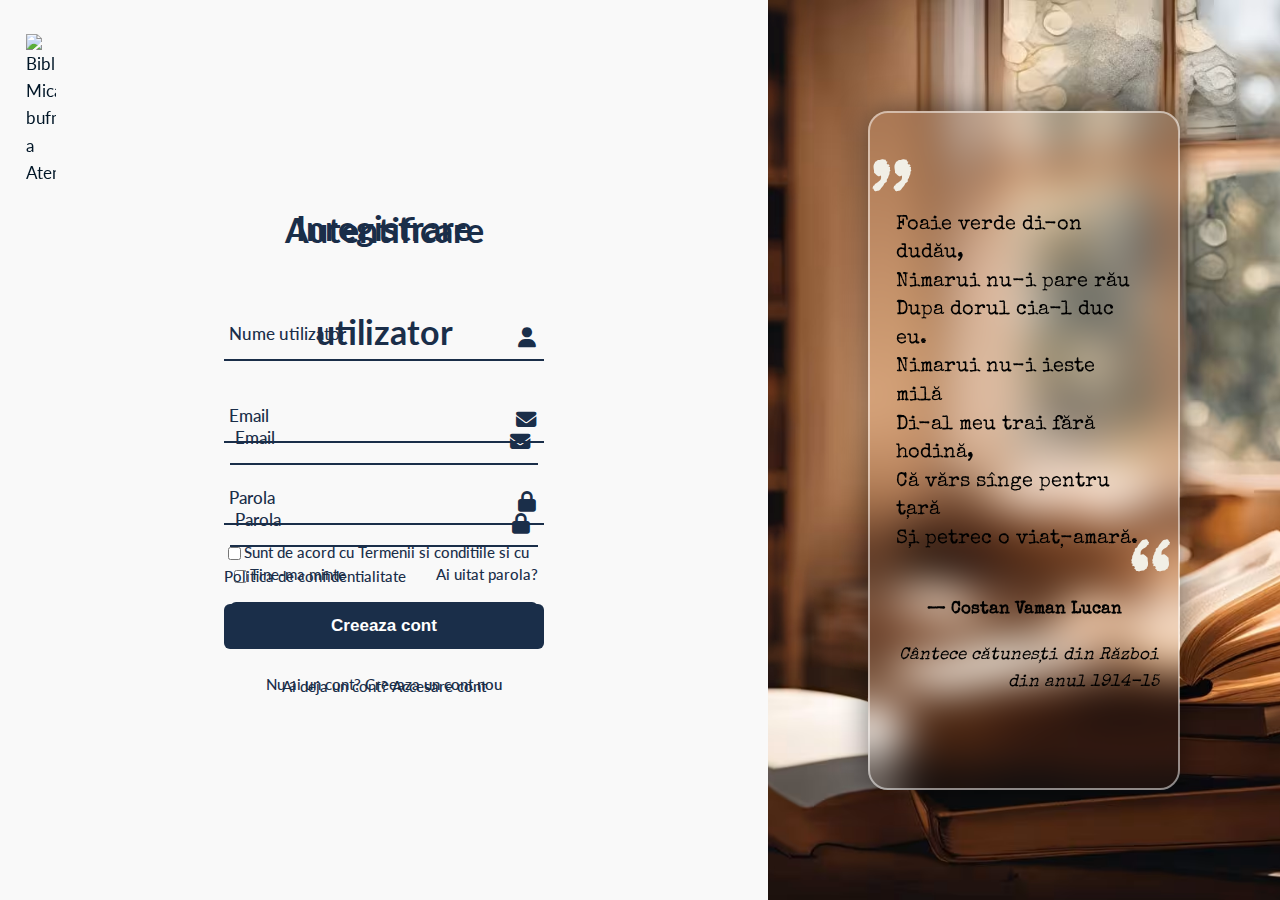
==== sign-in-up.html @ a53a1260 "user login and registration styling" ====
<!DOCTYPE html>
<html lang="ro">
  <head>
    <title>Mica bufnita a Atenei</title>
    <meta charset="UTF-8" />
    <meta name="viewport" content="width=device-width, initial-scale=1.0" />
    <meta name="author" content="Irina Chihaitei" />
    <meta
      name="keywords"
      content="biblioteca, atena, mica bufnita, autentificare, utilizator"
    />
    <meta
      name="description"
      content='Vrei sa ai acces la cartile Bibliotecii "Mica bufnita a Atenei" din Iasi? Hai sa-ti faci un cont de utilizator!'
    />

    <link
      rel="icon"
      type="image/png"
      href="./resurse/favicon/favicon-96x96.png"
      sizes="96x96"
    />
    <link
      rel="icon"
      type="image/svg+xml"
      href="./resurse/favicon/favicon.svg"
    />
    <link rel="shortcut icon" href="./resurse/favicon/favicon.ico" />
    <link
      rel="apple-touch-icon"
      sizes="180x180"
      href="./resurse/favicon/apple-touch-icon.png"
    />
    <meta name="apple-mobile-web-app-title" content="Mica Bufnita" />
    <link rel="manifest" href="./resurse/favicon/site.webmanifest" />

    <link rel="stylesheet" href="./resurse/css/reset.css" type="text/css" />
    <link rel="stylesheet" href="./resurse/css/general.css" type="text/css" />
    <link rel="stylesheet" href="./resurse/css/style.css" type="text/css" />
    <link
      rel="stylesheet"
      href="./resurse/css/authentication.css"
      type="text/css"
    />
    <link
      rel="stylesheet"
      href="./resurse/css/nav1200.css"
      type="text/css"
      media="screen and (max-width:1200px)"
    />
    <link
      rel="stylesheet"
      href="./resurse/css/nav800.css"
      type="text/css"
      media="screen and
    (max-width:800px)"
    />

    <link rel="preconnect" href="https://fonts.googleapis.com" />
    <link rel="preconnect" href="https://fonts.gstatic.com" crossorigin />
    <link
      href="https://fonts.googleapis.com/css2?family=Lato&display=swap"
      rel="stylesheet"
    />
    <link
      rel="stylesheet"
      href="https://cdnjs.cloudflare.com/ajax/libs/font-awesome/6.3.0/css/all.min.css"
    />
  </head>
  <body>
    <header>
      <div class="site-logo">
        <a href="/" rel="home">
          <picture class="header-logo">
            <source
              srcset="./resurse/imagini/logo_mba_800.jpg"
              media="(max-width:800px)"
            />
            <img
              alt="Biblioteca Mica bufnita a Atenei"
              src="./resurse/imagini/logo_mba.jpg"
            />
          </picture>
        </a>
      </div>
      <p id="watermark" style="display: none">Chihaitei<br />Irina</p>
    </header>
    <main>
      <div class="wrapper">
        <div class="wrapper-user-account">
          <?php
          $form = $_GET['form'] ?? 'login';
          
          $loginClass = $form === 'login' ? '' : 'hidden';
          registerClass = $form === 'register' ? '' : 'hidden';
          ?>

          <!-- Login form -->
          <div class="form-box login <?= $loginClass; ?>">
            <h2>Autentificare utilizator</h2>
            <form action="#">
              <div class="input-box">
                <span class="icon"><i class="fa-solid fa-envelope"></i></span>
                <input type="email" required />
                <label>Email</label>
              </div>
              <div class="input-box">
                <span class="icon"><i class="fa-solid fa-lock"></i></span>
                <input type="password" required />
                <label>Parola</label>
              </div>
              <div class="remember-forgot">
                <label><input type="checkbox" />Tine-ma minte</label>
                <a href="#">Ai uitat parola?</a>
              </div>
              <button type="submit" class="btn">Accesare cont</button>
              <div class="login-register">
                <p>
                  Nu ai un cont?
                  <a href="#" class="register-link">Creeaza un cont nou</a>
                </p>
              </div>
            </form>
          </div>

          <!-- Registration form -->
          <div class="form-box register <?= $registerClass; ?>">
            <h2>Inregistrare</h2>
            <form action="#">
              <div class="input-box">
                <span class="icon"><i class="fa-solid fa-user"></i></span>
                <input type="text" required />
                <label>Nume utilizator</label>
              </div>
              <div class="input-box">
                <span class="icon"><i class="fa-solid fa-envelope"></i></span>
                <input type="email" required />
                <label>Email</label>
              </div>
              <div class="input-box">
                <span class="icon"><i class="fa-solid fa-lock"></i></span>
                <input type="password" required />
                <label>Parola</label>
              </div>
              <div class="remember-forgot">
                <label
                  ><input type="checkbox" />Sunt de acord cu Termenii si
                  conditiile si cu Politica de confidentialitate
                </label>
              </div>
              <button type="submit" class="btn">Creeaza cont</button>
              <div class="login-register">
                <p>
                  Ai deja un cont?
                  <a href="#" class="login-link">Accesare cont</a>
                </p>
              </div>
            </form>
          </div>
        </div>
        <div class="wrapper-quote">
          <div class="quote-card">
            <blockquote>
              Foaie verde di-on dudău,<br />
              Nimarui nu-i pare rău<br />
              Dupa dorul cia-l duc eu.<br />
              Nimarui nu-i ieste milă<br />
              Di-al meu trai fără hodină,<br />
              Că vărs sînge pentru țară<br />
              Și petrec o viaț-amară.<br />
            </blockquote>
            <!-- <blockquote>
              Dar cel mai ciudat lucru era încă altceva: spirala cochiliei sale
              s-a încolăcit în direcția opusă față de ceilalți melci - a
              spiralat la stânga și nu la dreapta, în aceeași direcție în care
              se târăște Pământul în jurul Soarelui. Bătrânul ridică tandru
              melcul mic și se minună de el.
            </blockquote> -->
            <b>Costan Vaman Lucan</b>
            <cite>Cântece cătunești din Război din anul 1914-15</cite>
          </div>
        </div>
      </div>
    </main>
  </body>
</html>
---- resurse/css/general.css ----
html {
  font-size: 17px;
  transition: all 0.1s linear;
  scroll-behavior: smooth;
  color: var(--culoare-text);
}
body {
  --culoare-text: #011627;
  --culoare-prim-albastru-inchis: #1a2e49;
  --culoare-hover: #707788;
  --culoare-fundal: #f9f9f9;
  --culoare-fundal-secundara: #feffff;
  --dim-spatiere: 10px;

  --culoare-border: #f79f6d70;
  --culoare-border-alt: #f79f6d60;
  --culoare-border-iframe: #f38f55;
  --culoare-header: #79b70a60;
  --culoare-footer: #b8704650;
  --culoare-header-1: #602605;
  --culoare-link-vizitat: #b87046;

  background-color: var(--culoare-fundal);
  padding-left: var(--dim-spatiere);
  padding-right: var(--dim-spatiere);
  transition: all 0.1s linear;
  font-family: "Lato", sans-serif;
  font-optical-sizing: auto;
  font-weight: 400;
  font-style: normal;
  line-height: 1.6;
}

.linkuri-sus {
  font-size: 0.9rem;
}

p {
  margin-top: 0.5rem;
}

header a {
  text-decoration: none;
}

a:active {
  color: green;
  border: solid 1px var(--culoare-border);
}

a,
a:visited {
  color: var(--culoare-text);
}

[href^="http"]::before {
  content: "\2BB3";
  font-size: 1.5em;
  font-weight: 550;
  color: rgb(63, 24, 73);
}

.ls-meniu > li,
.ls-meniu {
  font-weight: bold;
}

footer {
  font-size: small;
}

@media screen and (max-width: 1200px) {
  html {
    font-size: 0.8em;
  }
  body {
    --dim-spatiere: 8px;
  }
  .linkuri-sus {
    font-size: 1.05rem;
  }
  .ls-meniu > li,
  .ls-meniu {
    font-size: 1.1em;
  }
}

@media screen and (max-width: 800px) {
  html {
    font-size: 0.7em;
  }
  body {
    --dim-spatiere: 6px;
  }
}
---- resurse/css/style.css ----
.inside-header {
  --dim-latime-maxima: 1230px;
  --dim-margine-sus: 24px;
  max-width: var(--dim-latime-maxima);
  padding: 18px;
  margin: auto;
  display: flex;
  flex-direction: row;
  flex-wrap: wrap;
}
.linkuri-sus {
  align-self: flex-end;
  flex: 100%;
}
.linkuri-sus ul {
  list-style: none;
  display: inline-flex;
  align-items: center;
  float: right;
}
.linkuri-sus li {
  position: relative;
  margin-left: 15px;
}
.linkuri-sus li:first-child {
  margin-left: 0;
}
.linkuri-sus li::after {
  content: "|";
  position: absolute;
  right: -10px;
  color: #ccc;
}
.linkuri-sus li:last-child::after {
  content: "";
}
.site-logo,
.container-meniu {
  display: flex;
  margin-top: var(--dim-margine-sus);
}
.site-logo {
  flex: 35%;
  align-items: flex-start;
}
.header-logo > img {
  width: 100%;
  height: auto;
  object-fit: contain;
}
.container-meniu {
  flex: 65%;
  align-items: center;
  align-self: flex-end;
}

header > .site-logo,
header > .container-meniu {
  display: inline-flex;
}
.img-search {
  height: 550px;
  background-image: url("../imagini/interior05_wide.avif");
  background-image: image-set(
    url("../imagini/interior05_wide.avif") type("image/avif"),
    url("../imagini/interior05_wide.png") type("image/png")
  );
  background-repeat: no-repeat;
  background-size: 100% 100%;
  display: flex;
  align-items: center;
  justify-content: center;
}
.img-search * {
  height: 40px;
}
.search-box {
  width: 450px;
  padding: 0 0 0 10px;
  border: none;
  margin: none;
  font-size: 1.05rem;
}
.search-btn {
  background-color: var(--culoare-prim-albastru-inchis);
  border: none;
  width: 60px;
  padding: 0;
}
.search-btn .fa-search {
  color: #eccfa4;
  font-size: 28px;
  display: inline-flex;
  align-items: center;
}

@media screen and (max-width: 1200px) {
  .inside-header {
    --dim-latime-maxima: 1100px;
    --dim-margine-sus: 18px;
    display: grid;
    grid-gap: 17px;
    grid-template-areas:
      "logo  logo  lsus"
      "meniu meniu meniu";
  }
  .linkuri-sus {
    grid-area: lsus;
    display: flex;
    align-self: flex-start;
  }
  .site-logo {
    grid-area: logo;
    display: inline-block;
    width: 100%;
  }
  .header-logo > img {
    width: 50%;
    height: auto;
    object-fit: contain;
  }
  .container-meniu {
    grid-area: meniu;
    margin-top: 0;
    align-self: center;
  }
  .img-search {
    height: 350px;
    background-image: url("../imagini/interior05_wide_1200.avif");
    background-image: image-set(
      url("../imagini/interior05_wide_1200.avif") type("image/avif"),
      url("../imagini/interior05_wide_1200.png") type("image/png")
    );
  }
}

@media screen and (max-width: 800px) {
  .inside-header {
    --dim-latime-maxima: 768px;
    --dim-margine-sus: 10px;
    display: block;
    margin-bottom: calc(1.5 * var(--dim-margine-sus));
  }
  .linkuri-sus {
    justify-content: center;
  }
  .header-logo {
    display: flex;
    justify-content: center;
    margin-top: calc(2 * var(--dim-margine-sus));
    margin-bottom: calc(2 * var(--dim-margine-sus));
  }
  .header-logo > img {
    width: 80%;
    height: auto;
  }
  .img-search {
    height: 300px;
    background-image: url("../imagini/interior05_wide_800.avif");
    background-image: image-set(
      url("../imagini/interior05_wide_800.avif") type("image/avif"),
      url("../imagini/interior05_wide_800.png") type("image/png")
    );
  }
}
---- resurse/css/authentication.css ----
@import url("https://fonts.googleapis.com/css?family=Special+Elite");

body {
  --max-width-factor: 0.6;
  display: flex;
  justify-content: center;
  align-items: center;
  height: 100vh;
}
header {
  position: fixed;
  top: 0;
  left: 0;
  padding: 2em 1.5em;
  z-index: 99;
}
.site-logo {
  max-width: calc(100% * var(--max-width-factor));
}
.header-logo,
.header-logo > img {
  display: block;
  width: 45%;
  height: auto;
}
.wrapper {
  position: relative;
  display: flex;
  align-items: center;
  justify-content: center;
  height: 100vh;
  width: 100vw;
  overflow: hidden;
}
.wrapper-user-account {
  height: 100%;
  display: flex;
  flex-direction: column;
  justify-content: center;
  align-items: center;
  flex: calc(100% * var(--max-width-factor));
  background: transparent;
}
.wrapper-user-account .form-box {
  width: 40%;
  padding: 40px;
}
.wrapper-user-account .form-box h2 {
  font-size: 2em;
  color: var(--culoare-prim-albastru-inchis);
  text-align: center;
  line-height: 6rem;
}
.hidden {
  display: none;
}
.wrapper-user-account .form-box.register {
  position: absolute;
  width: 25%;
}
.input-box {
  position: relative;
  width: 100%;
  height: 50px;
  border-bottom: 2px solid var(--culoare-prim-albastru-inchis);
  margin: 30px 0;
}
.input-box label {
  position: absolute;
  top: 50%;
  left: 5px;
  transform: translateY(-50%);
  font-size: 1em;
  color: var(--culoare-prim-albastru-inchis);
  font-weight: 500;
  pointer-events: none;
  transition: 0.5s;
}
.input-box input {
  width: 100%;
  height: 100%;
  background: transparent;
  border: none;
  outline: none;
  font-size: 1em;
  color: var(--culoare-prim-albastru-inchis);
  font-weight: 600;
  padding: 0 35px 0 5px;
}
.input-box input:focus ~ label,
.input-box input:valid ~ label {
  top: -5px;
}
.input-box .icon {
  position: absolute;
  right: 8px;
  font-size: 1.2em;
  color: var(--culoare-prim-albastru-inchis);
  line-height: 57px;
}
.remember-forgot {
  font-size: 0.9em;
  color: var(--culoare-prim-albastru-inchis);
  font-weight: 500;
  margin: -15px 0 15px;
  display: flex;
  justify-content: space-between;
}
.remember-forgot label input {
  accent-color: var(--culoare-prim-albastru-inchis);
  margin-right: 3px;
}
.remember-forgot a {
  color: var(--culoare-prim-albastru-inchis);
  text-decoration: none;
}
.remember-forgot a:hover {
  text-decoration: underline;
}
.btn {
  width: 100%;
  height: 45px;
  background: var(--culoare-prim-albastru-inchis);
  border: none;
  outline: none;
  border-radius: 6px;
  cursor: pointer;
  font-size: 1em;
  color: #fff;
  font-weight: 600;
  transition: all 0.5s;
}
.btn:hover {
  background-color: var(--culoare-hover);
}
.login-register {
  font-size: 0.9em;
  color: var(--culoare-prim-albastru-inchis);
  text-align: center;
  font-weight: 500;
  margin: 25px 10px;
}
.login-register p a {
  color: var(--culoare-prim-albastru-inchis);
  text-decoration: none;
  font-weight: 600;
}
.login-register p a:hover {
  text-decoration: underline;
}
.wrapper-quote {
  height: 100%;
  display: flex;
  flex-direction: column;
  align-items: center;
  justify-content: center;
  flex: calc((100% * (1 - var(--max-width-factor))));
  background-image: url("../imagini/login-books.avif");
  background-size: cover;
  background-repeat: no-repeat;
  background-position: center;
}
.quote-card {
  display: flex;
  flex-direction: column;
  align-items: center;
  justify-content: center;
  width: 60%;
  height: 75%;
  background: transparent;
  border: 2px solid rgba(255, 255, 255, 0.5);
  border-radius: 20px;
  backdrop-filter: blur(20px);
  box-shadow: 0 0 30px rgba(0, 0, 0, 0.5);
  font-family: "Special Elite", cursive;
}
blockquote {
  font-weight: 100;
  font-size: 1.2em;
  max-width: 600px;
  max-height: 400px;
  line-height: 1.4;
  position: relative;
  margin: 0;
  padding: 1.5rem;
  padding-right: 2rem;
}
blockquote:before,
blockquote:after {
  position: absolute;
  color: #f1efe6;
  font-size: 6rem;
  width: 4rem;
  height: 4rem;
}
blockquote:before {
  content: "\201D";
  left: -0.2rem;
  top: -2.7rem;
}
blockquote:after {
  content: "\201C";
  right: -1rem;
  bottom: -0.5rem;
}
.quote-card b {
  margin-top: 1rem;
}
.quote-card b:before {
  content: "\2014\00A0";
}
cite {
  padding: 1.1rem;
  text-align: right;
  font-weight: 500;
}

@media (max-width: 1200px) {
  .header-logo,
  .header-logo > img {
    width: 50%;
  }
  .wrapper-user-account .form-box.login {
    width: 50%;
  }
  .wrapper-user-account .form-box.register {
    width: 30%;
  }
  .input-box {
    margin: 15px 0;
  }
  .quote-card > * {
    font-size: 1em;
  }
  .input-box,
  .btn {
    font-size: 1.2em;
  }
  .remember-forgot,
  .login-register {
    font-size: 1em;
  }
}

@media (max-width: 800px) {
  .wrapper-user-account .form-box.login,
  .wrapper-user-account .form-box.register {
    width: 50%;
  }
  .wrapper-quote {
    display: none;
  }
}
---- resurse/css/nav1200.css ----
nav {
  --inaltime-meniu: 2.5rem;
}

#acasa {
  display: none;
}

#acasa-mediu {
  display: block;
}
---- resurse/css/nav800.css ----
nav {
  --inaltime-meniu: 2.5rem;
  --top: 3.7px;
  --timp_i: 0.7s;
  --delay: 0.35s;
  --culoare-linii-hamburger: #745e47;
}

#hamburger {
  display: flex;
  justify-content: center;
  align-content: center;
}
#hamburger-text {
  font-size: 15px;
  align-items: center;
  margin-right: var(--dim-spatiere);
}
#hamburger-bars {
  display: block;
  list-style-type: none;
}
#hamburger-bars > span {
  position: relative;
  display: block;
  align-items: center;
  top: var(--top);
  left: 2px;
  width: calc(5 * var(--top));
  height: calc(0.5 * var(--top));
  background-color: var(--culoare-linii-hamburger);
  border-radius: 5px;
  margin-top: 0.2rem;
  animation: spinBars ease forwards;
}
#hamburger-bars span:nth-child(1) {
  animation-duration: calc(var(--timp_i) + var(--delay) * (1 - 1));
  /* margin-top: 0; */
}
#hamburger-bars span:nth-child(2) {
  animation-duration: calc(var(--timp_i) + var(--delay) * (2 - 1));
}
#hamburger-bars span:nth-child(3) {
  animation-duration: calc(var(--timp_i) + var(--delay) * (3 - 1));
}

@keyframes spinBars {
  0% {
    top: 0.8rem;
    transform: translate(500%, -50%) rotate(0deg);
    opacity: 0;
  }
  35% {
    top: 0.8rem;
    transform: translateY(-50%) rotate(1080deg);
    opacity: 100%;
    background-color: grey;
  }
  70% {
    top: 0.8rem;
    transform: translateY(-50%) rotate(1080deg);
    opacity: 100%;
    background-color: #eec290;
  }
  100% {
    transform: translate(0%, 0%) rotate(1080deg);
    opacity: 100%;
    background-color: var(--culoare-linii-hamburger);
  }
}

ul.meniu {
  display: none;
  position: absolute;
  width: 100%;
}

.meniu li:hover {
  background-color: var(--culoare-linii-hamburger);
}
.meniu li:hover > a,
.meniu li:hover > div {
  color: unset;
}

#ch-menu:checked + ul.meniu {
  position: relative;
  top: var(--top);
  background-color: var(--culoare-fundal-sublista);
  display: block;
  z-index: 2;
  transform-origin: 0 0;
  animation-name: aparitie_meniu_p;
  animation-iteration-count: 1;
  animation-duration: 1s;
  animation-fill-mode: forwards;
  animation-timing-function: linear;
  animation-duration: 1s;
}
#ch-menu:checked + ul.meniu > li > div,
#ch-menu:checked + ul.meniu > li > a {
  height: var(--inaltime-meniu);
  line-height: var(--inaltime-meniu);
  z-index: 2;
  animation-name: aparitie_meniu_p_btn;
  animation-iteration-count: 1;
  animation-duration: 1s;
  animation-fill-mode: forwards;
  animation-timing-function: linear;
}
#ch-menu:checked + ul.meniu > li ul > * {
  position: relative;
  z-index: 100;
}

nav ul.meniu li {
  width: 100%;
}
nav ul.meniu > li ul {
  position: absolute;
  width: 100%;
  z-index: 2;
  transform: scale(1, 1);
}
nav ul.meniu > li:hover > ul {
  z-index: 200;
  animation: none;
  opacity: 1;
  transform: scale(1, 1);
}

.bara-meniu::before {
  display: none;
}

@keyframes aparitie_meniu_p {
  0% {
    opacity: 0;
    clip-path: circle(0% at 0 0);
  }
  100% {
    opacity: 1;
    clip-path: circle(100%);
  }
}
@keyframes aparitie_meniu_p_btn {
  0% {
    transform: scale(0, 0);
  }
  100% {
    transform: scale(1, 1);
  }
}
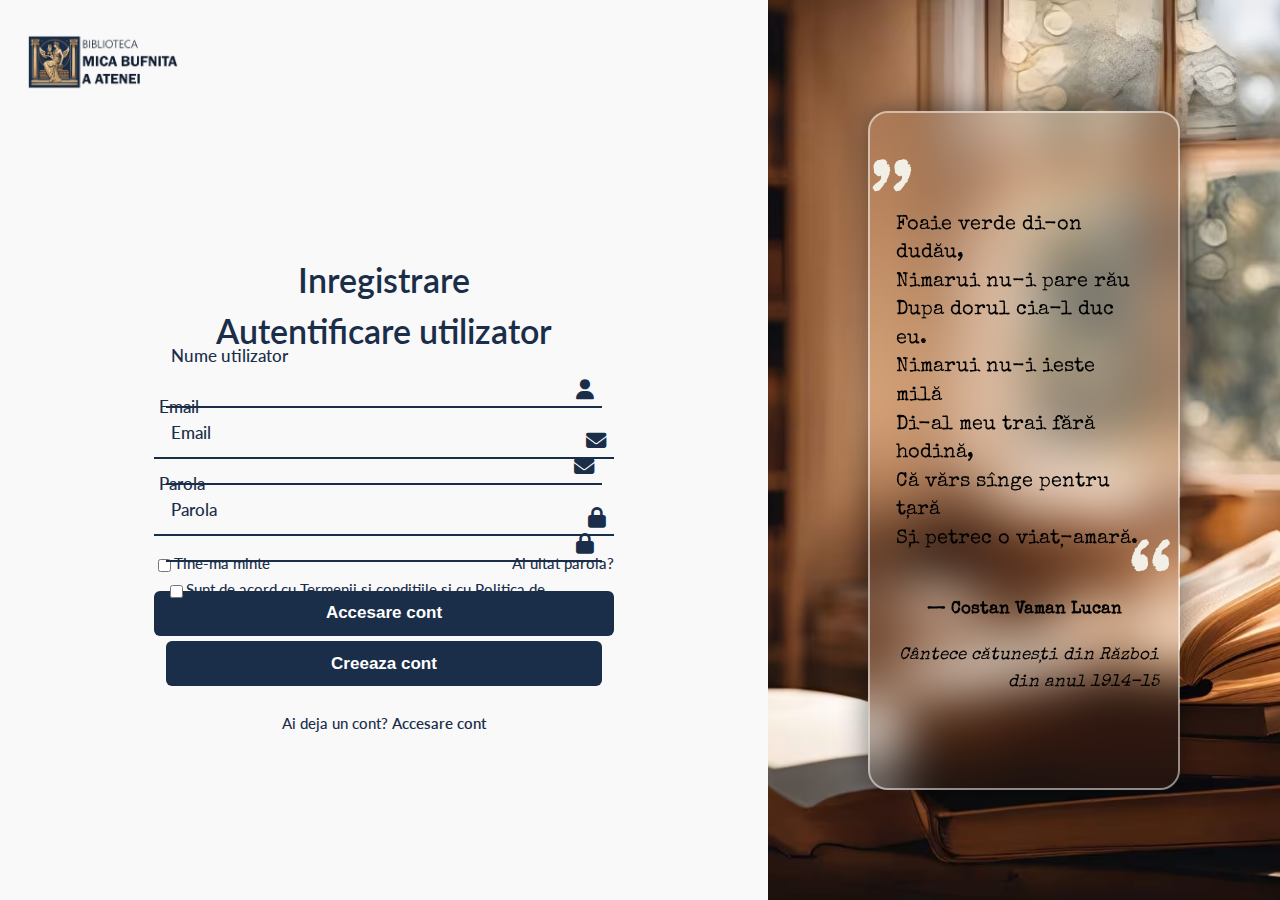
==== commit 91716c75: "gitignored html pages" ====
--- a/sign-in-up.html
+++ b/sign-in-up.html
@@ -83,7 +83,6 @@
           </picture>
         </a>
       </div>
-      <p id="watermark" style="display: none">Chihaitei<br />Irina</p>
     </header>
     <main>
       <div class="wrapper">
--- a/resurse/css/general.css
+++ b/resurse/css/general.css
@@ -10,6 +10,12 @@
   --culoare-hover: #707788;
   --culoare-fundal: #f9f9f9;
   --culoare-fundal-secundara: #feffff;
+  --culoare-rosu-deschis: #ffc1b3;
+  --culoare-purple: #794f59;
+  --culoare-crem-deschis: #fff7d6;
+  --culoare-auriu-inchis: #dbaf6e;
+  --culoare-verde-deschis: #82b98e;
+  --culoare-portocaliu: #b87f09;
   --dim-spatiere: 10px;
 
   --culoare-border: #f79f6d70;
--- a/resurse/css/style.css
+++ b/resurse/css/style.css
@@ -86,12 +86,48 @@
   border: none;
   width: 60px;
   padding: 0;
+  cursor: pointer;
 }
 .search-btn .fa-search {
   color: #eccfa4;
   font-size: 28px;
   display: inline-flex;
   align-items: center;
+}
+.errors,
+.alerts,
+.success {
+  border-radius: 12px;
+  width: 100%;
+  margin-bottom: 0.5em;
+}
+.errors p,
+.alerts p,
+.success p {
+  font-weight: 600;
+  text-align: center;
+  padding: 0.7em 0.5em;
+}
+.errors {
+  background-color: var(--culoare-rosu-deschis);
+}
+.errors p {
+  font-size: 0.8rem;
+  color: var(--culoare-purple);
+}
+.alerts {
+  background-color: blueviolet;
+}
+.alerts p {
+  color: var(--culoare-fundal);
+  font-size: 0.9rem;
+}
+.success {
+  background-color: var(--culoare-verde-deschis);
+}
+.success p {
+  color: var(--culoare-fundal);
+  font-size: 0.9rem;
 }
 
 @media screen and (max-width: 1200px) {
@@ -132,6 +168,10 @@
       url("../imagini/interior05_wide_1200.png") type("image/png")
     );
   }
+  .errors p,
+  .alerts p .success p {
+    padding: 0.3em 0.3em;
+  }
 }
 
 @media screen and (max-width: 800px) {
@@ -151,7 +191,7 @@
     margin-bottom: calc(2 * var(--dim-margine-sus));
   }
   .header-logo > img {
-    width: 80%;
+    width: 55%;
     height: auto;
   }
   .img-search {
--- a/resurse/css/authentication.css
+++ b/resurse/css/authentication.css
@@ -11,16 +11,13 @@
   position: fixed;
   top: 0;
   left: 0;
-  padding: 2em 1.5em;
+  margin: 2em 1.5em;
   z-index: 99;
-}
-.site-logo {
   max-width: calc(100% * var(--max-width-factor));
 }
-.header-logo,
-.header-logo > img {
+.site-logo a {
   display: block;
-  width: 45%;
+  width: 20%;
   height: auto;
 }
 .wrapper {
@@ -40,13 +37,15 @@
   align-items: center;
   flex: calc(100% * var(--max-width-factor));
   background: transparent;
+  margin-top: 10vh;
 }
 .wrapper-user-account .form-box {
-  width: 40%;
+  width: 60%;
   padding: 40px;
 }
 .wrapper-user-account .form-box h2 {
   font-size: 2em;
+  font-weight: 600;
   color: var(--culoare-prim-albastru-inchis);
   text-align: center;
   line-height: 6rem;
@@ -56,14 +55,15 @@
 }
 .wrapper-user-account .form-box.register {
   position: absolute;
-  width: 25%;
+  width: 34%;
 }
 .input-box {
   position: relative;
   width: 100%;
-  height: 50px;
+  height: 45px;
   border-bottom: 2px solid var(--culoare-prim-albastru-inchis);
   margin: 30px 0;
+  transition: all 0.5s ease;
 }
 .input-box label {
   position: absolute;
@@ -74,6 +74,7 @@
   color: var(--culoare-prim-albastru-inchis);
   font-weight: 500;
   pointer-events: none;
+  cursor: text;
   transition: 0.5s;
 }
 .input-box input {
@@ -88,8 +89,11 @@
   padding: 0 35px 0 5px;
 }
 .input-box input:focus ~ label,
-.input-box input:valid ~ label {
+.input-box input:not(:placeholder-shown) ~ label {
   top: -5px;
+}
+.input-box:focus-within i {
+  color: var(--culoare-hover);
 }
 .input-box .icon {
   position: absolute;
@@ -98,7 +102,8 @@
   color: var(--culoare-prim-albastru-inchis);
   line-height: 57px;
 }
-.remember-forgot {
+.remember-forgot,
+.gdpr-wrapper {
   font-size: 0.9em;
   color: var(--culoare-prim-albastru-inchis);
   font-weight: 500;
@@ -106,15 +111,18 @@
   display: flex;
   justify-content: space-between;
 }
-.remember-forgot label input {
+.remember-forgot label input,
+.gdpr-wrapper label input {
   accent-color: var(--culoare-prim-albastru-inchis);
   margin-right: 3px;
 }
-.remember-forgot a {
+.remember-forgot a,
+.gdpr-wrapper a {
   color: var(--culoare-prim-albastru-inchis);
   text-decoration: none;
 }
-.remember-forgot a:hover {
+.remember-forgot a:hover,
+.gdpr-wrapper a:hover {
   text-decoration: underline;
 }
 .btn {
@@ -148,6 +156,38 @@
 .login-register p a:hover {
   text-decoration: underline;
 }
+.registration,
+.errors_login,
+.errors_activation,
+.alerts {
+  border-radius: 12px;
+  width: 100%;
+  margin-bottom: 0.5em;
+}
+.registration p,
+.errors_login p,
+.errors_activation p,
+.alerts p {
+  font-weight: 600;
+  text-align: center;
+  padding: 0.7em 0.5em;
+}
+.errors_login,
+.errors_activation {
+  background-color: var(--culoare-rosu-deschis);
+}
+.errors_login p,
+.errors_activation p {
+  font-size: 0.8rem;
+  color: var(--culoare-purple);
+}
+.registration {
+  background-color: var(--culoare-verde-deschis);
+}
+.registration p {
+  color: var(--culoare-fundal);
+  font-size: 0.9rem;
+}
 .wrapper-quote {
   height: 100%;
   display: flex;
@@ -170,7 +210,7 @@
   background: transparent;
   border: 2px solid rgba(255, 255, 255, 0.5);
   border-radius: 20px;
-  backdrop-filter: blur(20px);
+  backdrop-filter: blur(26px);
   box-shadow: 0 0 30px rgba(0, 0, 0, 0.5);
   font-family: "Special Elite", cursive;
 }
@@ -220,11 +260,22 @@
   .header-logo > img {
     width: 50%;
   }
+  .site-logo a {
+    width: 50%;
+  }
+  .wrapper-user-account {
+    margin-top: unset;
+    padding: 0;
+  }
+  .wrapper-user-account .form-box {
+    padding: 0;
+  }
   .wrapper-user-account .form-box.login {
     width: 50%;
   }
   .wrapper-user-account .form-box.register {
-    width: 30%;
+    width: 35%;
+    padding: 6px;
   }
   .input-box {
     margin: 15px 0;
@@ -237,15 +288,28 @@
     font-size: 1.2em;
   }
   .remember-forgot,
+  .gdpr-wrapper,
   .login-register {
     font-size: 1em;
   }
 }
 
 @media (max-width: 800px) {
+  .site-logo a {
+    width: 100%;
+  }
+  .wrapper-user-account {
+    margin-top: unset;
+    padding: 0;
+  }
   .wrapper-user-account .form-box.login,
   .wrapper-user-account .form-box.register {
     width: 50%;
+    padding: 0;
+  }
+  .input-box input:focus ~ label,
+  .input-box input:not(:placeholder-shown) ~ label {
+    top: 1px;
   }
   .wrapper-quote {
     display: none;
--- a/resurse/css/nav800.css
+++ b/resurse/css/nav800.css
@@ -10,6 +10,7 @@
   display: flex;
   justify-content: center;
   align-content: center;
+  cursor: pointer;
 }
 #hamburger-text {
   font-size: 15px;
